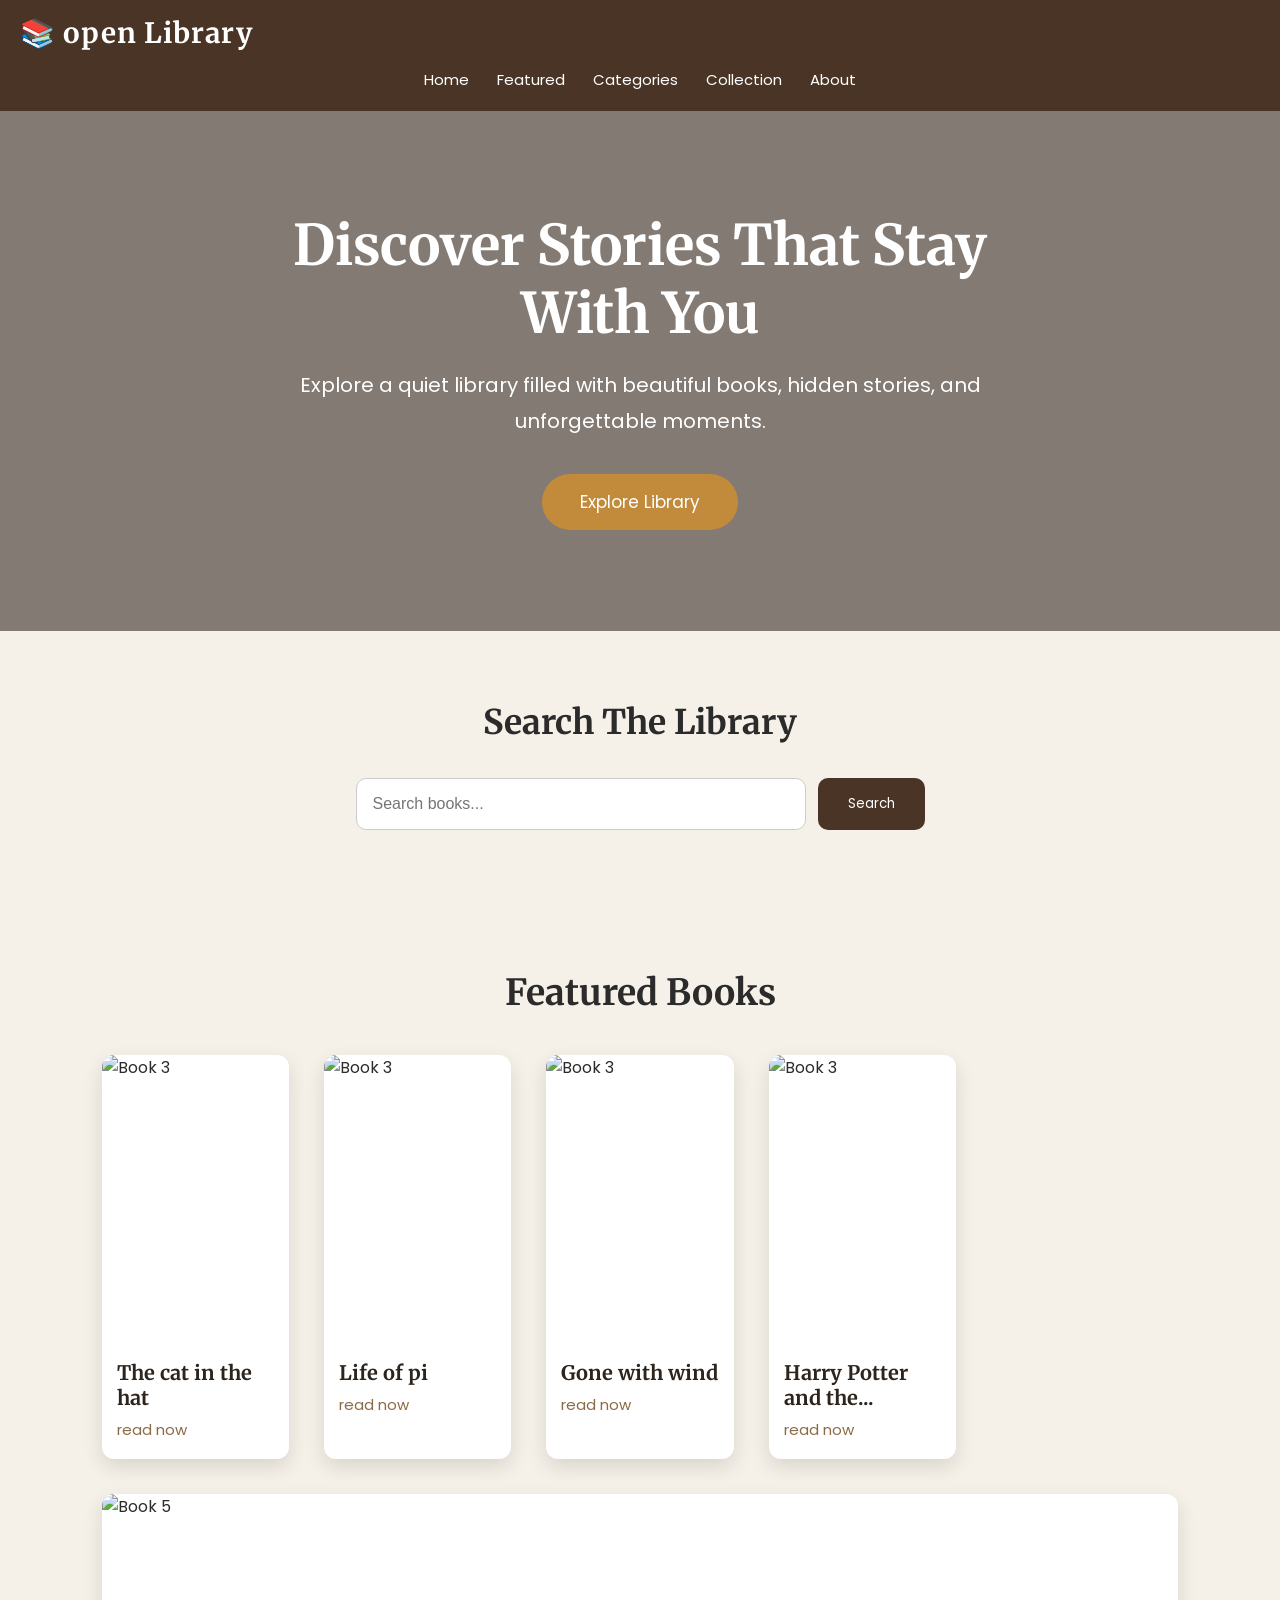
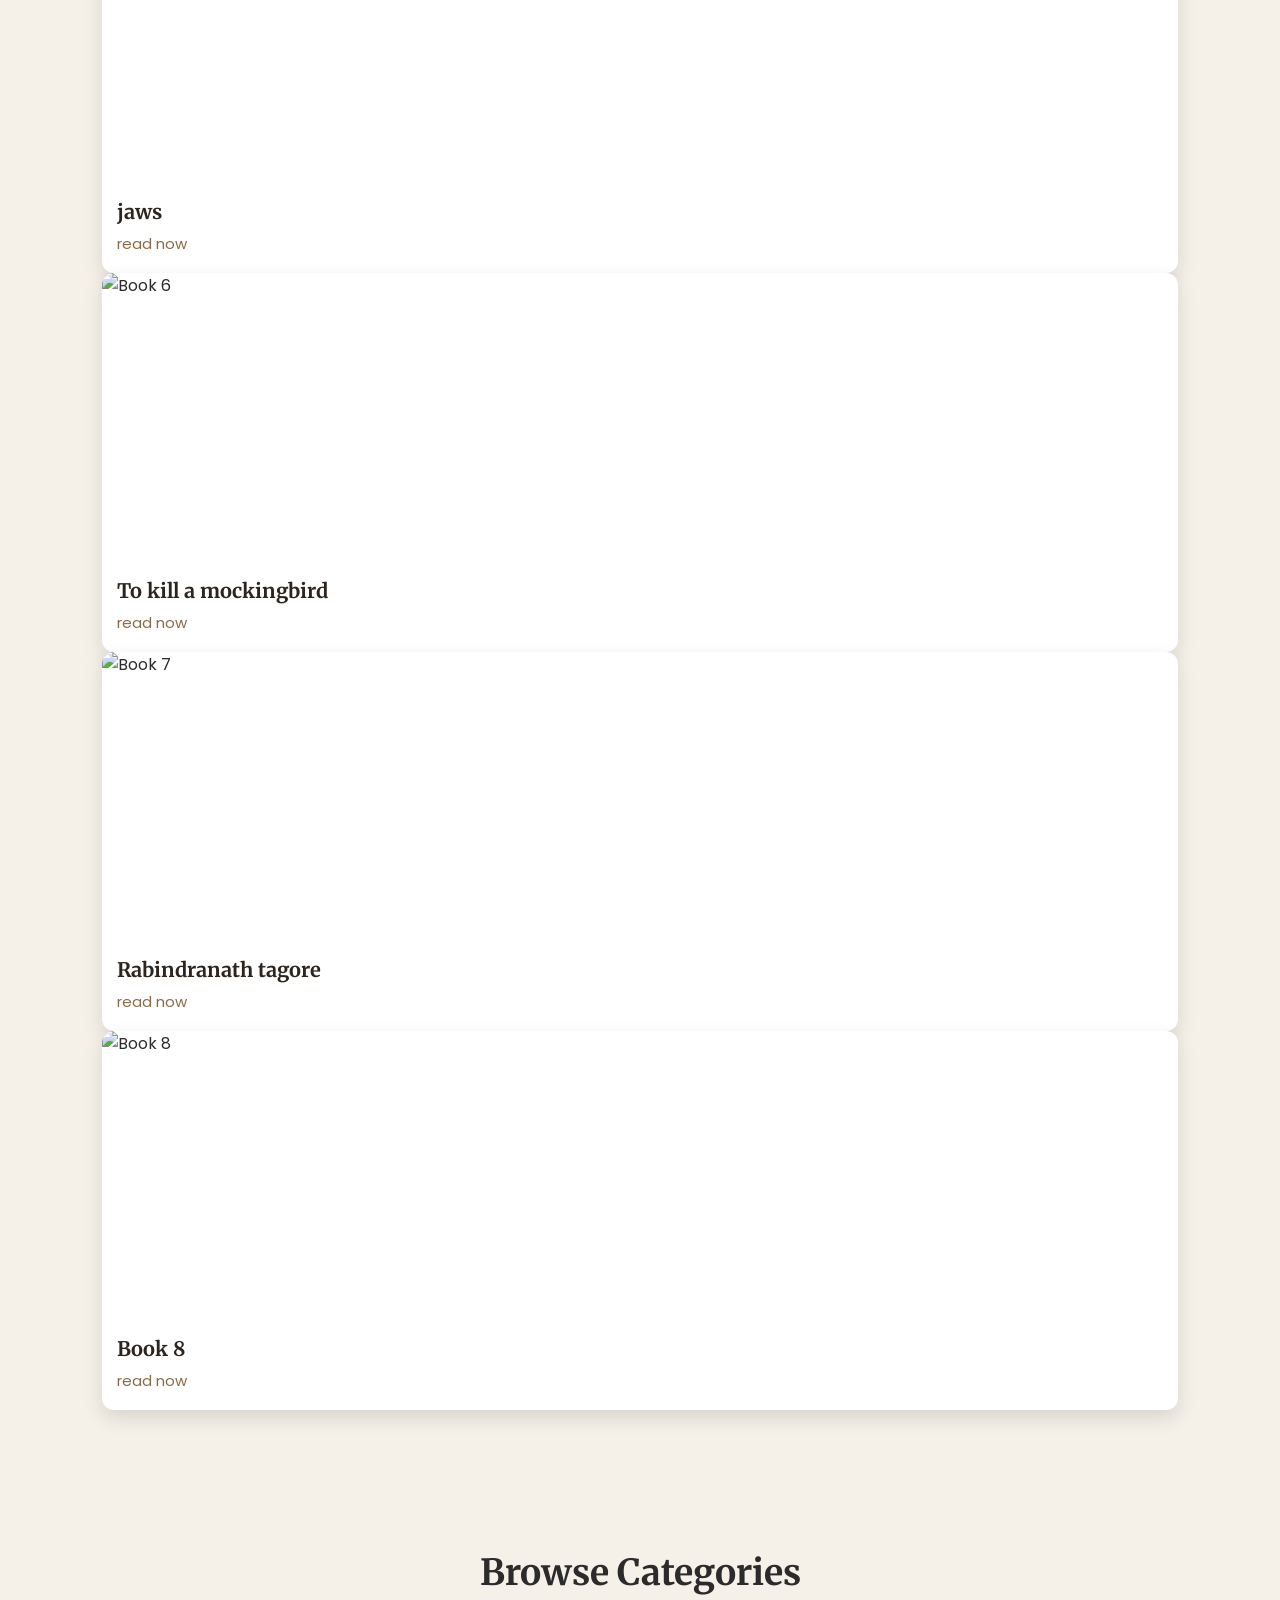
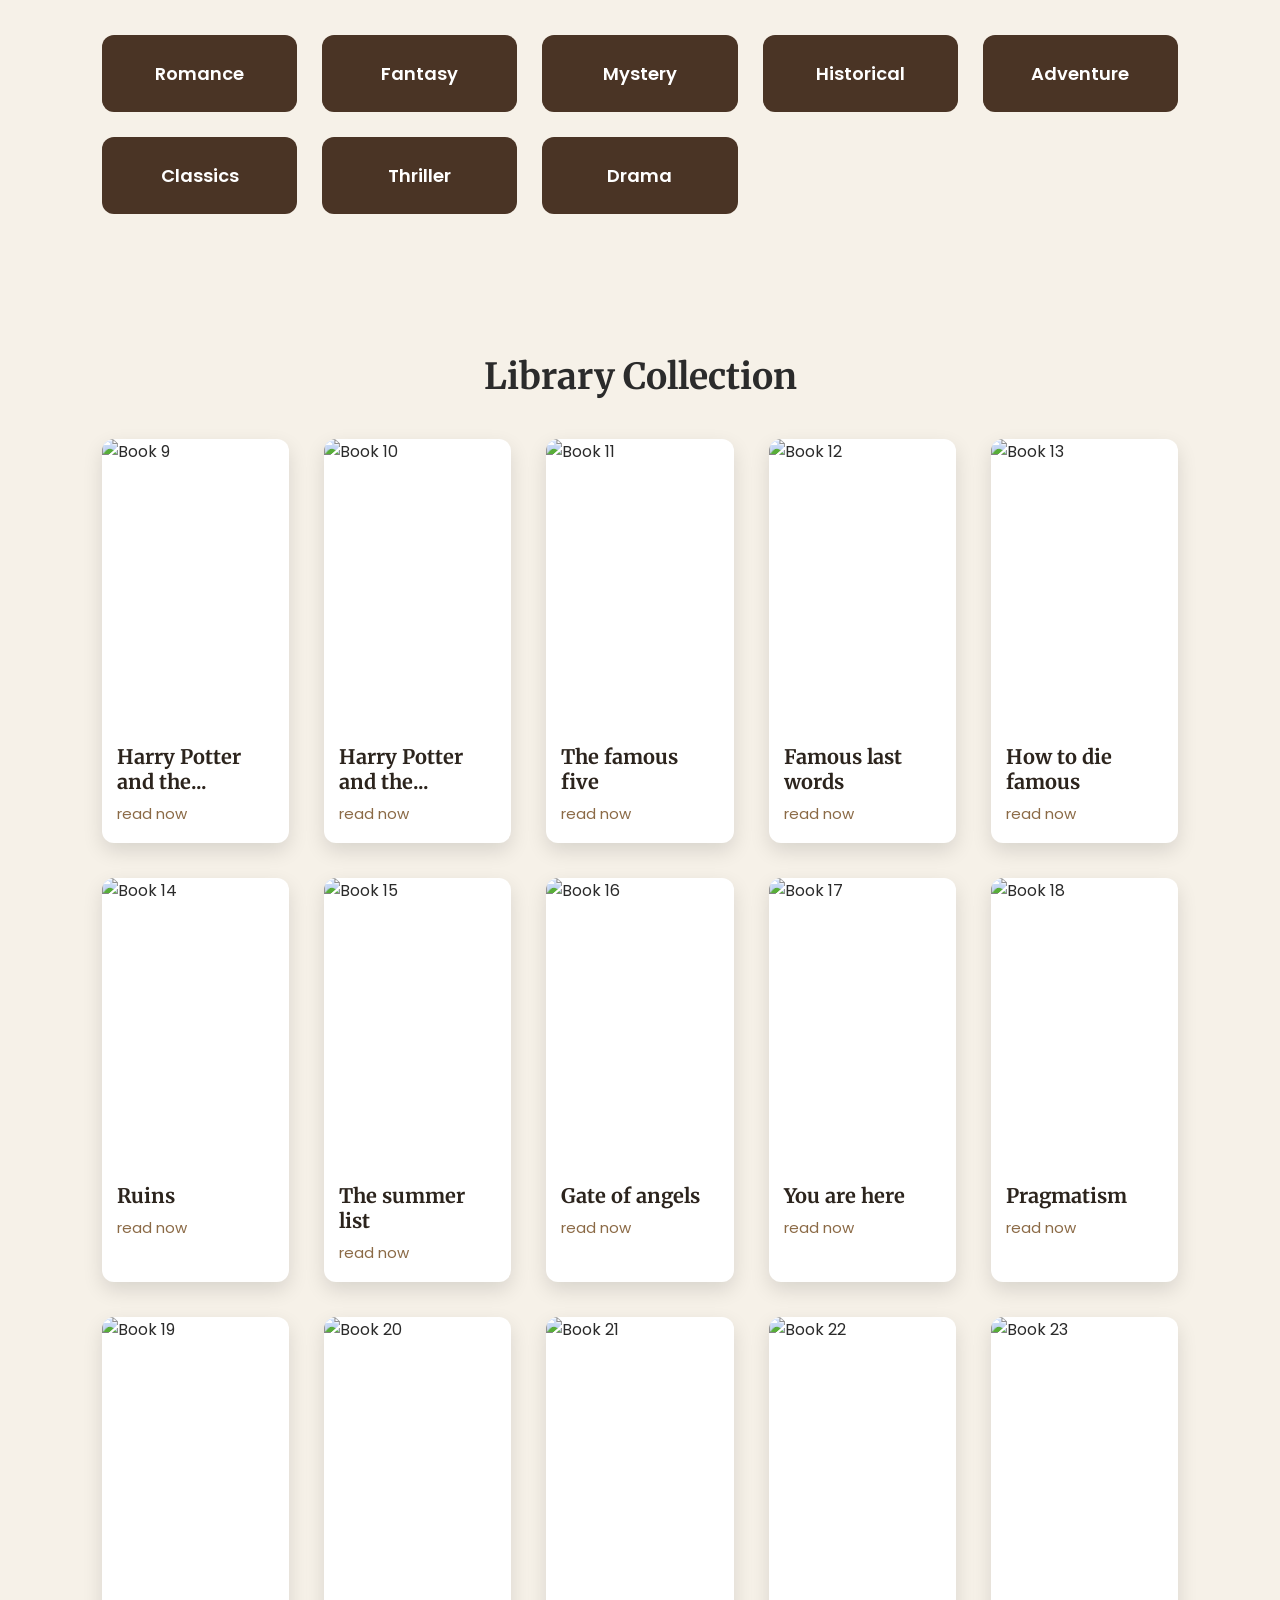
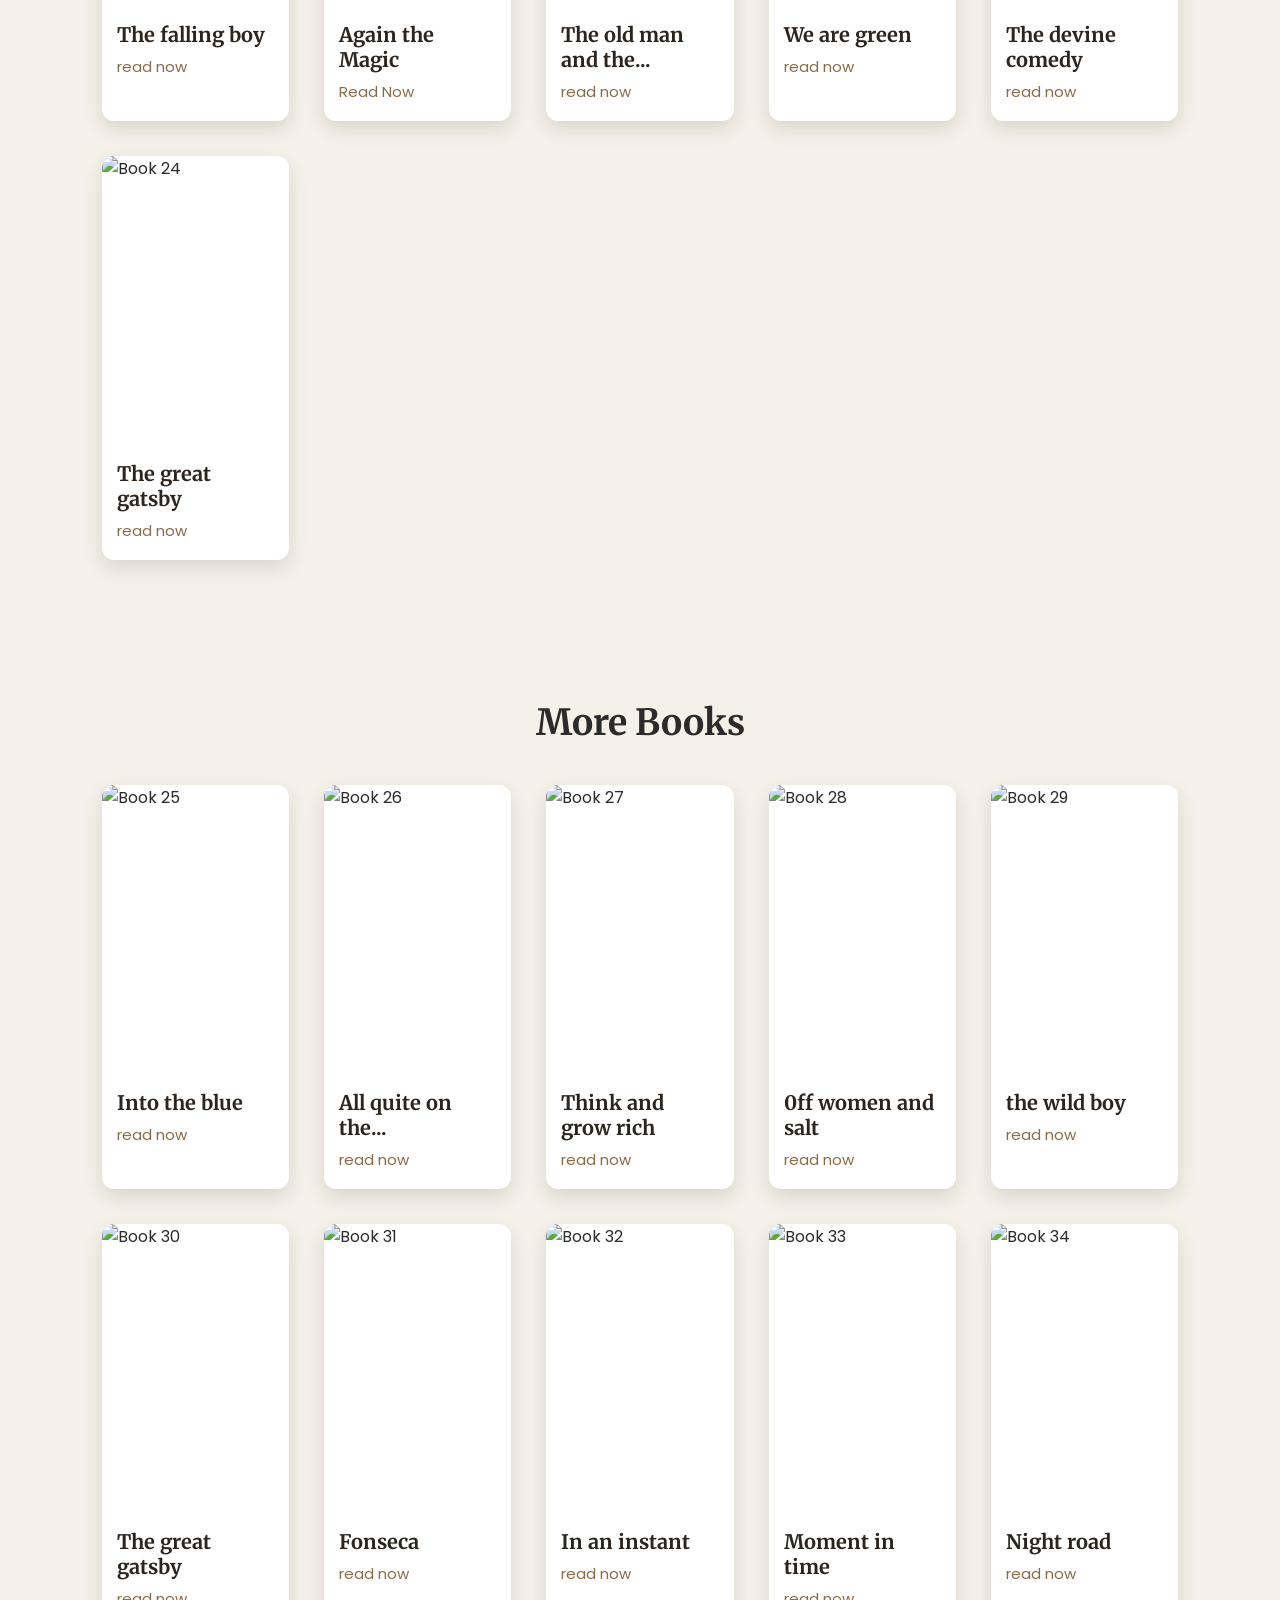
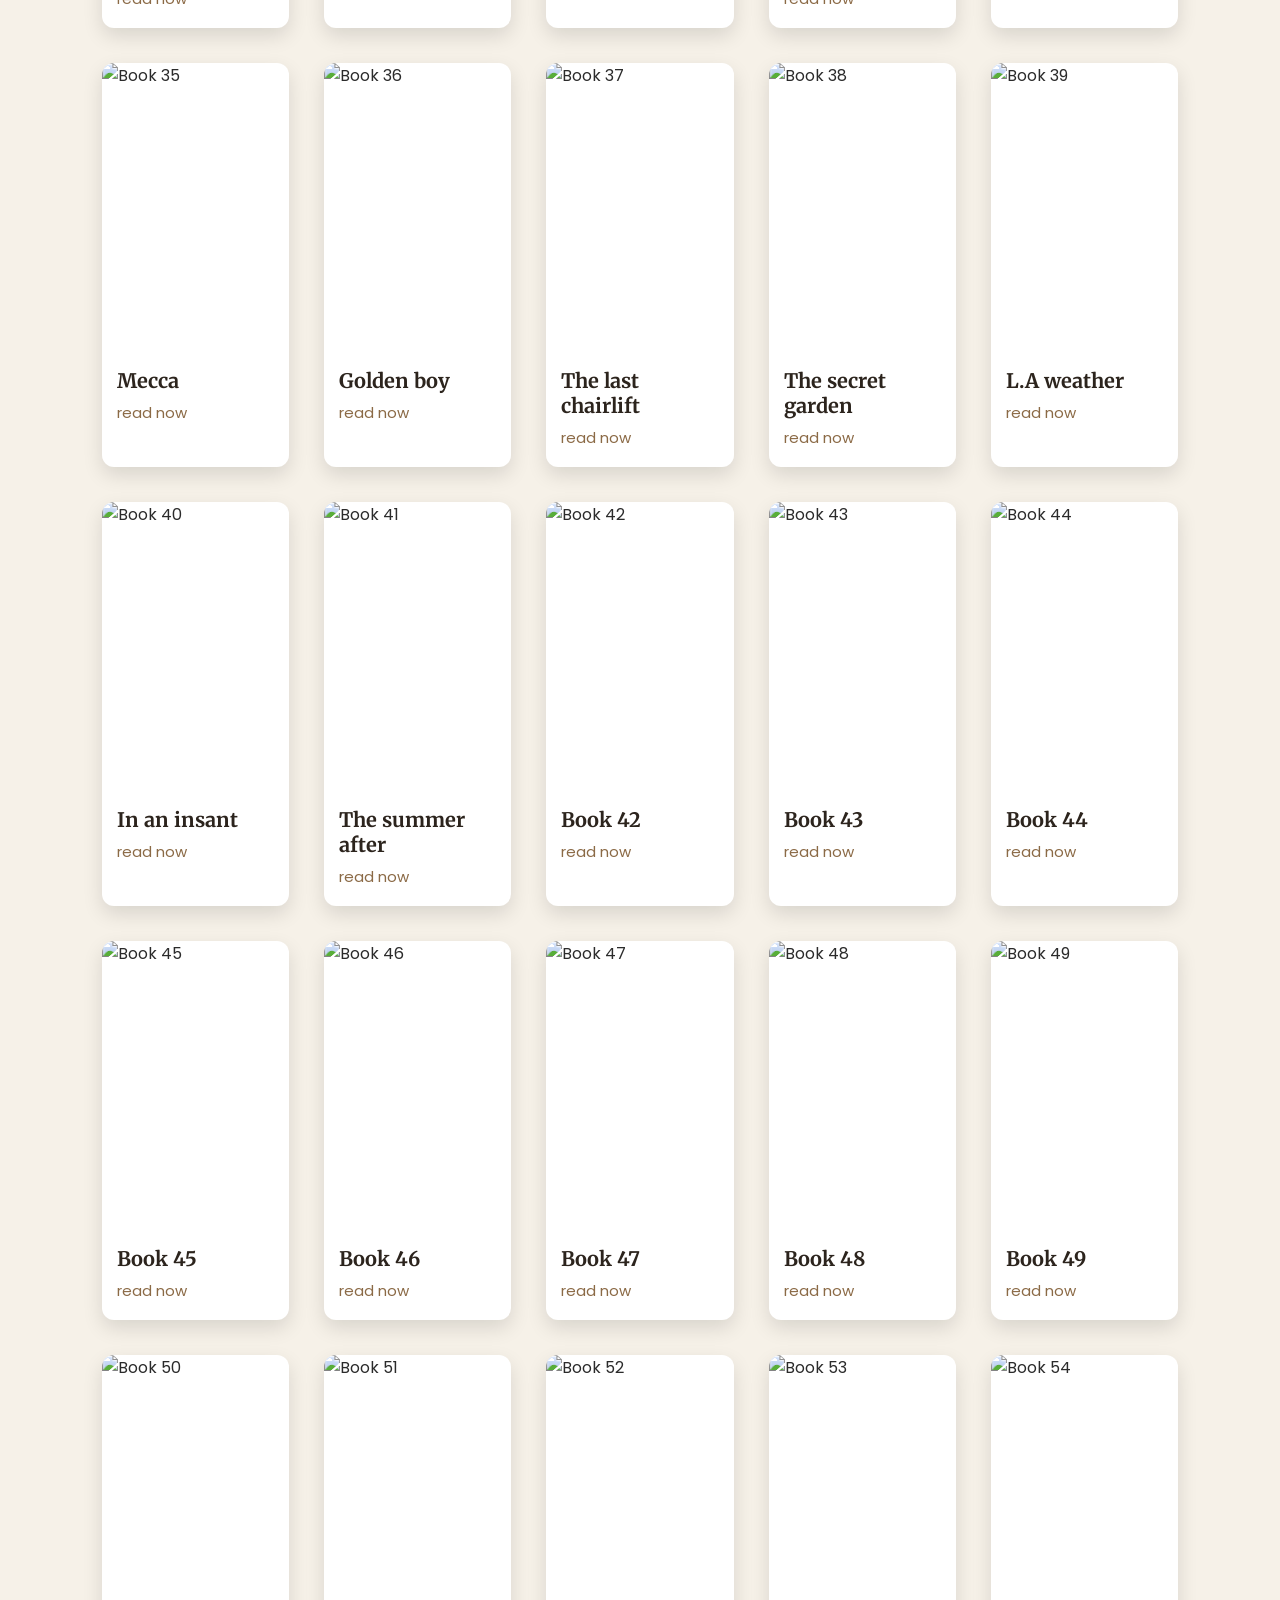
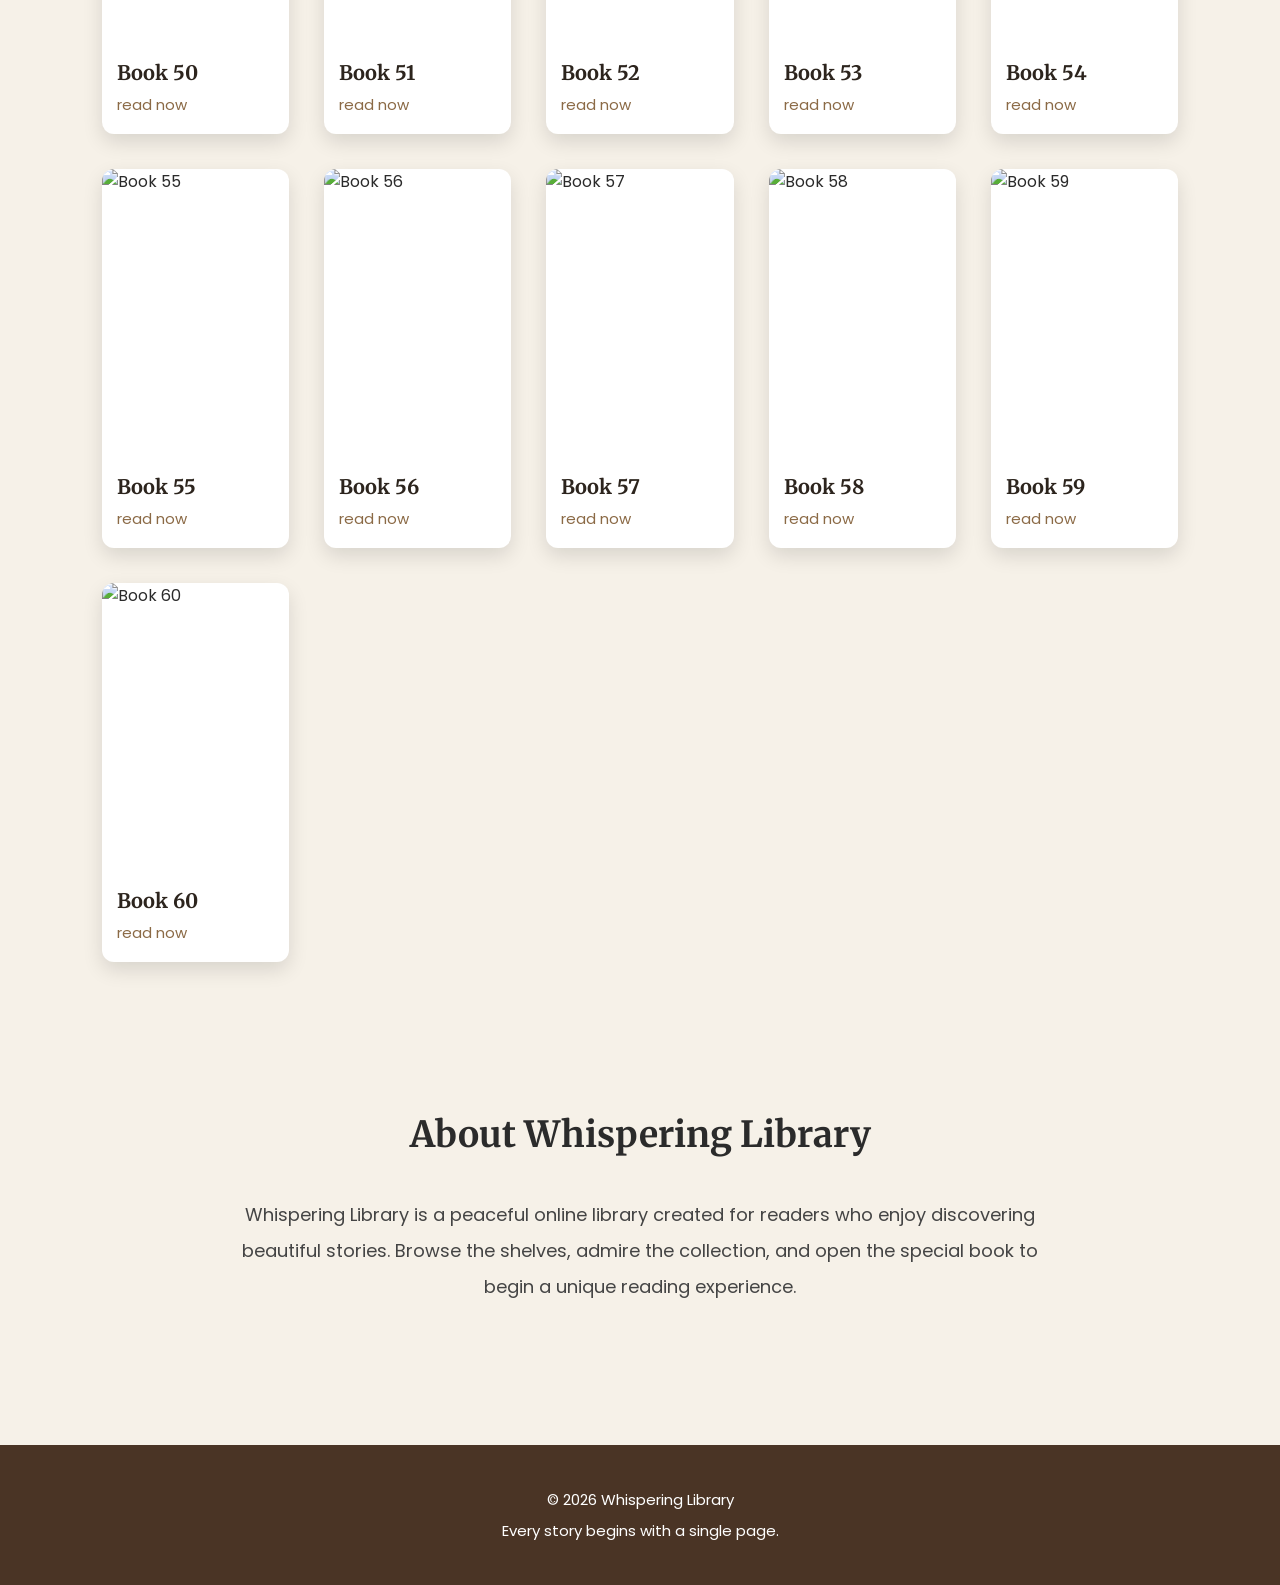
==== index.html @ a2be0eb3 "Add files via upload" ====
<!DOCTYPE html>
<html lang="en">

<head>

    <meta charset="UTF-8">
    <meta name="viewport" content="width=device-width, initial-scale=1.0">

    <title>open Library</title>

    <link rel="stylesheet" href="style.css">

    <link href="https://fonts.googleapis.com/css2?family=Merriweather:wght@300;400;700&family=Poppins:wght@300;400;500;600&display=swap" rel="stylesheet">

</head>

<body>

<!-- ========================= -->
<!-- HEADER -->
<!-- ========================= -->

<header class="header">

    <div class="logo">
        📚 open Library
    </div>

    <nav class="navbar">

        <a href="#">Home</a>
        <a href="#featured">Featured</a>
        <a href="#categories">Categories</a>
        <a href="#collection">Collection</a>
        <a href="#about">About</a>

    </nav>

</header>

<!-- ========================= -->
<!-- HERO -->
<!-- ========================= -->

<section class="hero">

    <div class="hero-content">

        <h1>
            Discover Stories That Stay With You
        </h1>

        <p>
            Explore a quiet library filled with beautiful books,
            hidden stories, and unforgettable moments.
        </p>

        <button id="exploreBtn">
            Explore Library
        </button>

    </div>

</section>

<!-- ========================= -->
<!-- SEARCH -->
<!-- ========================= -->

<section class="search-section">

    <h2>
        Search The Library
    </h2>

    <div class="search-box">

        <input
            type="text"
            id="searchInput"
            placeholder="Search books..."
        >

        <button id="searchBtn">
            Search
        </button>

    </div>

</section>

<!-- ========================= -->
<!-- FEATURED BOOKS -->
<!-- ========================= -->

<section id="featured" class="featured-section">

    <h2 class="section-title">
        Featured Books
    </h2>

    <div class="book-grid">

        <a href="book1.html" class="book-card">
    <img src="images/book1.png" alt="Book 3">
    <h3>The cat in the hat</h3>
    <p>read now</p>
</a>

       <a href="book2.html" class="book-card">
    <img src="images/book13.png" alt="Book 3">
    <h3>Life of pi</h3>
    <p>read now</p>
</a>

        <div class="book-card">
            <img src="images/book4.png" alt="Book 3">
            <h3>Gone with wind</h3>
            <p>read now</p>
        </div>

        <a href="book3.html" class="book-card">
    <img src="images/book3.png" alt="Book 3">
    <h3>Harry Potter and the...</h3>
    <p>read now</p>
</a>
            <h3></h3>
            <p></p>
        </div>

        <div class="book-card">
            <img src="images/book5.png" alt="Book 5">
            <h3>jaws</h3>
            <p>read now</p>
        </div>

        <div class="book-card">
            <img src="images/book6.png" alt="Book 6">
            <h3>To kill a mockingbird</h3>
            <p>read now</p>
        </div>

        <div class="book-card">
            <img src="images/book7.png" alt="Book 7">
            <h3>Rabindranath tagore</h3>
            <p>read now</p>
        </div>

        <div class="book-card">
            <img src="images/book8.png" alt="Book 8">
            <h3>Book 8</h3>
            <p>read now</p>
        </div>

    </div>

</section>

<!-- ========================= -->
<!-- CATEGORIES -->
<!-- ========================= -->

<section id="categories" class="categories">

    <h2 class="section-title">
        Browse Categories
    </h2>

    <div class="category-grid">

        <div class="category-card">Romance</div>
        <div class="category-card">Fantasy</div>
        <div class="category-card">Mystery</div>
        <div class="category-card">Historical</div>
        <div class="category-card">Adventure</div>
        <div class="category-card">Classics</div>
        <div class="category-card">Thriller</div>
        <div class="category-card">Drama</div>

    </div>

</section>

<!-- ========================= -->
<!-- LIBRARY COLLECTION -->
<!-- ========================= -->

<section id="collection" class="featured-section">

    <h2 class="section-title">
        Library Collection
    </h2>

    <div class="book-grid">

        <!-- BOOK 9 -->

        <a href="book9.html" class="book-card">
            <img src="images/book9.png" alt="Book 9">
            <h3>Harry Potter and the...</h3>
            <p>read now</p>
        </a>

        <!-- BOOK 10 -->

        <a href="book10.html" class="book-card">
            <img src="images/book10.png" alt="Book 10">
            <h3>Harry Potter and the...</h3>
            <p>read now</p>
        </a>

        <!-- BOOK 11 -->

        <a href="book11.html" class="book-card">
            <img src="images/book11.png" alt="Book 11">
            <h3>The famous five</h3>
            <p>read now</p>
        </a>

        <!-- BOOK 12 -->

        <a href="book12.html" class="book-card">
            <img src="images/book12.png" alt="Book 12">
            <h3>Famous last words</h3>
            <p>read now</p>
        </a>

        <!-- BOOK 13 -->

        <a href="book13.html" class="book-card">
            <img src="images/book2.png" alt="Book 13">
            <h3>How to die famous</h3>
            <p>read now</p>
        </a>

        <!-- BOOK 14 -->

        <a href="book14.html" class="book-card">
            <img src="images/book14.png" alt="Book 14">
            <h3>Ruins</h3>
            <p>read now</p>
        </a>

        <!-- BOOK 15 -->

        <a href="book15.html" class="book-card">
            <img src="images/book38.png" alt="Book 15">
            <h3>The summer list</h3>
            <p>read now</p>
        </a>

        <!-- BOOK 16 -->

        <a href="book16.html" class="book-card">
            <img src="images/book16.png" alt="Book 16">
            <h3>Gate of angels</h3>
            <p>read now</p>
        </a>

        <!-- BOOK 17 -->

        <a href="book17.html" class="book-card">
            <img src="images/book17.png" alt="Book 17">
            <h3>You are here</h3>
            <p>read now</p>
        </a>

        <!-- BOOK 18 -->

        <a href="book18.html" class="book-card">
            <img src="images/book18.png" alt="Book 18">
            <h3>Pragmatism</h3>
            <p>read now</p>
        </a>

        <!-- BOOK 19 -->

        <a href="book19.html" class="book-card">
            <img src="images/book19.png" alt="Book 19">
            <h3>The falling boy</h3>
            <p>read now</p>
        </a>

        <!-- BOOK 20 (SPECIAL BOOK) -->

        <a href="reader.html" class="book-card special-book">

            <img src="images/book20.png" alt="Book 20">

            <h3>Again the Magic</h3>

            <p>Read Now</p>

        </a>

        <!-- BOOK 21 -->

        <a href="book21.html" class="book-card">
            <img src="images/book21.png" alt="Book 21">
            <h3>The old man and the...</h3>
            <p>read now</p>
        </a>

        <!-- BOOK 22 -->

        <a href="book22.html" class="book-card">
            <img src="images/book22.png" alt="Book 22">
            <h3>We are green</h3>
            <p>read now</p>
        </a>

        <!-- BOOK 23 -->

        <a href="book23.html" class="book-card">
            <img src="images/book23.png" alt="Book 23">
            <h3>The devine comedy</h3>
            <p>read now</p>
        </a>

        <!-- BOOK 24 -->

        <a href="book24.html" class="book-card">
            <img src="images/book24.png" alt="Book 24">
            <h3>The great gatsby</h3>
            <p>read now</p>
        </a>

    </div>

</section>


<!-- ========================= -->
<!-- MORE BOOKS -->
<!-- ========================= -->

<section class="featured-section">

    <h2 class="section-title">
        More Books
    </h2>

    <div class="book-grid">

        <!-- Books 25 - 60 -->

        <a href="book25.html" class="book-card"><img src="images/book25.png" alt="Book 25"><h3>Into the blue</h3><p>read now</p></a>
        <a href="book26.html" class="book-card"><img src="images/book26.png" alt="Book 26"><h3>All quite on the...</h3><p>read now</p></a>
        <a href="book27.html" class="book-card"><img src="images/book27.png" alt="Book 27"><h3>Think and grow rich</h3><p>read now</p></a>
        <a href="book28.html" class="book-card"><img src="images/book28.png" alt="Book 28"><h3>0ff women and salt</h3><p>read now</p></a>
        <a href="book29.html" class="book-card"><img src="images/book29.png" alt="Book 29"><h3>the wild boy</h3><p>read now</p></a>
        <a href="book30.html" class="book-card"><img src="images/book30.png" alt="Book 30"><h3>The great gatsby</h3><p>read now</p></a>

        <a href="book31.html" class="book-card"><img src="images/book31.png" alt="Book 31"><h3>Fonseca</h3><p>read now</p></a>
        <a href="book32.html" class="book-card"><img src="images/book32.png" alt="Book 32"><h3>In an instant</h3><p>read now</p></a>
        <a href="book33.html" class="book-card"><img src="images/book33.png" alt="Book 33"><h3>Moment in time</h3><p>read now</p></a>
        <a href="book34.html" class="book-card"><img src="images/book34.png" alt="Book 34"><h3>Night road</h3><p>read now</p></a>
        <a href="book35.html" class="book-card"><img src="images/book35.png" alt="Book 35"><h3>Mecca</h3><p>read now</p></a>
        <a href="book36.html" class="book-card"><img src="images/book36.png" alt="Book 36"><h3>Golden boy</h3><p>read now</p></a>

        <a href="book37.html" class="book-card"><img src="images/book37.png" alt="Book 37"><h3>The last chairlift</h3></h3><p>read now</p></a>
        <a href="book38.html" class="book-card"><img src="images/book15.png" alt="Book 38"><h3>The secret garden</h3><p>read now</p></a>
        <a href="book39.html" class="book-card"><img src="images/book39.png" alt="Book 39"><h3>L.A weather </h3><p>read now</p></a>
        <a href="book40.html" class="book-card"><img src="images/book40.png" alt="Book 40"><h3>In an insant</h3><p>read now</p></a>

        <a href="book41.html" class="book-card"><img src="images/book41.png" alt="Book 41"><h3>The summer after</h3><p>read now</p></a>
        <a href="book42.html" class="book-card"><img src="images/book42.png" alt="Book 42"><h3>Book 42</h3><p>read now</p></a>
        <a href="book43.html" class="book-card"><img src="images/book43.png" alt="Book 43"><h3>Book 43</h3><p>read now</p></a>
        <a href="book44.html" class="book-card"><img src="images/book44.png" alt="Book 44"><h3>Book 44</h3><p>read now</p></a>

        <a href="book45.html" class="book-card"><img src="images/book45.png" alt="Book 45"><h3>Book 45</h3><p>read now</p></a>
        <a href="book46.html" class="book-card"><img src="images/book46.png" alt="Book 46"><h3>Book 46</h3><p>read now</p></a>
        <a href="book47.html" class="book-card"><img src="images/book47.png" alt="Book 47"><h3>Book 47</h3><p>read now</p></a>
        <a href="book48.html" class="book-card"><img src="images/book48.png" alt="Book 48"><h3>Book 48</h3><p>read now</p></a>

        <a href="book49.html" class="book-card"><img src="images/book49.png" alt="Book 49"><h3>Book 49</h3><p>read now</p></a>
        <a href="book50.html" class="book-card"><img src="images/book50.png" alt="Book 50"><h3>Book 50</h3><p>read now</p></a>
        <a href="book51.html" class="book-card"><img src="images/book51.png" alt="Book 51"><h3>Book 51</h3><p>read now</p></a>
        <a href="book52.html" class="book-card"><img src="images/book52.png" alt="Book 52"><h3>Book 52</h3><p>read now</p></a>

        <a href="book53.html" class="book-card"><img src="images/book53.png" alt="Book 53"><h3>Book 53</h3><p>read now</p></a>
        <a href="book54.html" class="book-card"><img src="images/book54.png" alt="Book 54"><h3>Book 54</h3><p>read now</p></a>
        <a href="book55.html" class="book-card"><img src="images/book55.png" alt="Book 55"><h3>Book 55</h3><p>read now</p></a>
        <a href="book56.html" class="book-card"><img src="images/book56.png" alt="Book 56"><h3>Book 56</h3><p>read now</p></a>

        <a href="book57.html" class="book-card"><img src="images/book57.png" alt="Book 57"><h3>Book 57</h3><p>read now</p></a>
        <a href="book58.html" class="book-card"><img src="images/book58.png" alt="Book 58"><h3>Book 58</h3><p>read now</p></a>
        <a href="book59.html" class="book-card"><img src="images/book59.png" alt="Book 59"><h3>Book 59</h3><p>read now</p></a>
        <a href="book60.html" class="book-card"><img src="images/book60.png" alt="Book 60"><h3>Book 60</h3><p>read now</p></a>

    </div>

</section>

<!-- ========================= -->
<!-- ABOUT -->
<!-- ========================= -->

<section id="about" class="about-section">

    <h2 class="section-title">
        About Whispering Library
    </h2>

    <p>
        Whispering Library is a peaceful online library created for readers
        who enjoy discovering beautiful stories. Browse the shelves, admire
        the collection, and open the special book to begin a unique reading
        experience.
    </p>

</section>

<!-- ========================= -->
<!-- FOOTER -->
<!-- ========================= -->

<footer class="footer">

    <p>© 2026 Whispering Library</p>

    <p>Every story begins with a single page.</p>

</footer>

<!-- Back To Top Button -->

<button id="topButton" title="Back to Top">
    ↑
</button>

<!-- Loading Screen -->

<div id="loadingScreen">
    <div class="loader"></div>
</div>

<script src="script.js"></script>

</body>
</html>
---- style.css ----
/* ==========================================
   WHISPERING LIBRARY
   STYLE.CSS - PART 1
========================================== */

/* RESET */

*{
    margin:0;
    padding:0;
    box-sizing:border-box;
}

html{
    scroll-behavior:smooth;
}

body{

    background:#f6f1e8;

    color:#2b2b2b;

    font-family:'Poppins',sans-serif;

    overflow-x:hidden;

}

/* ==========================================
   LINKS
========================================== */

a{

    text-decoration:none;

    color:inherit;

}

/* ==========================================
   IMAGES
========================================== */

img{

    width:100%;

    display:block;

}

/* ==========================================
   HEADER
========================================== */

.header{

    position:sticky;
    top:0;
    z-index:999;

    background:#4a3425;

    color:white;

    display:flex;

    justify-content:space-between;

    align-items:center;

    padding:15px 20px;

    flex-wrap:wrap;

}

.logo{

    font-size:28px;

    font-family:'Merriweather',serif;

    font-weight:bold;

    letter-spacing:1px;

}

/* ==========================================
   NAVIGATION
========================================== */

.navbar{

    display:flex;

    justify-content:center;

    align-items:center;

    gap:18px;

    flex-wrap:wrap;

    width:100%;

    margin-top:12px;

}

.navbar a{

    font-size:15px;

    padding:5px;

    white-space:nowrap;

}

.navbar a:hover{

    color:#f5d58a;

}

.navbar a::after{

    content:"";

    position:absolute;

    left:0;

    bottom:-6px;

    width:0;

    height:2px;

    background:#f5d58a;

    transition:.3s;

}

.navbar a:hover::after{

    width:100%;

}

/* ==========================================
   HERO
========================================== */

.hero{

    min-height:520px;

    display:flex;

    align-items:center;

    justify-content:center;

    text-align:center;

    padding:60px 20px;

    background:linear-gradient(rgba(35,25,20,.55),rgba(35,25,20,.55)),
    url("images/library-bg.jpg");

    background-size:cover;

    background-position:center;

}

.hero-content{

    max-width:800px;

    color:white;

}

.hero-content h1{

    font-size:56px;

    margin-bottom:20px;

    font-family:'Merriweather',serif;

    line-height:1.2;

}

.hero-content p{

    font-size:20px;

    line-height:1.8;

    margin-bottom:35px;

}

/* ==========================================
   BUTTONS
========================================== */

button{

    cursor:pointer;

    border:none;

    outline:none;

    font-family:'Poppins',sans-serif;

}

#exploreBtn{

    background:#c18b3b;

    color:white;

    padding:15px 38px;

    border-radius:40px;

    font-size:17px;

    transition:.3s;

}

#exploreBtn:hover{

    background:#9e6b28;

    transform:translateY(-2px);

}

/* ==========================================
   SEARCH
========================================== */

.search-section{

    padding:70px 20px;

    text-align:center;

}

.search-section h2{

    font-size:34px;

    margin-bottom:35px;

    font-family:'Merriweather',serif;

}

.search-box{

    display:flex;

    justify-content:center;

    gap:12px;

    flex-wrap:wrap;

}

#searchInput{

    width:450px;

    max-width:90%;

    padding:16px;

    border:1px solid #ccc;

    border-radius:10px;

    font-size:16px;

}

#searchBtn{

    padding:16px 30px;

    background:#4a3425;

    color:white;

    border-radius:10px;

    transition:.3s;

}

#searchBtn:hover{

    background:#2d2018;

}

/* ==========================================
   COMMON SECTION TITLE
========================================== */

.section-title{

    text-align:center;

    font-size:36px;

    font-family:'Merriweather',serif;

    margin-bottom:40px;

}


/* ==========================================
   FEATURED SECTIONS
========================================== */

.featured-section{

    padding:70px 8%;

}

/* ==========================================
   BOOK GRID
========================================== */

.book-grid{

    display:grid;

    grid-template-columns:repeat(auto-fit,minmax(180px,1fr));

    gap:35px;

}

/* ==========================================
   BOOK CARD
========================================== */

.book-card{

    background:#ffffff;

    border-radius:12px;

    overflow:hidden;

    box-shadow:0 8px 20px rgba(0,0,0,.12);

    transition:.35s;

    cursor:pointer;

}

.book-card:hover{

    transform:translateY(-8px);

    box-shadow:0 15px 35px rgba(0,0,0,.20);

}

/* ==========================================
   BOOK COVER
========================================== */

.book-card img{

    width:100%;

    height:290px;

    object-fit:cover;

}

/* ==========================================
   BOOK TITLE
========================================== */

.book-card h3{

    font-family:'Merriweather',serif;

    font-size:20px;

    padding:15px 15px 8px;

    color:#2c241d;

}

/* ==========================================
   BOOK STATUS
========================================== */

.book-card p{

    padding:0 15px 18px;

    color:#8b6a46;

    font-size:15px;

}

/* ==========================================
   BOOK 20 SPECIAL
========================================== */

.speccial-book{

    border:3px solid #c89b4f;

    position:relative;

}

.speccial-book::before{

    content:"★";

    position:absolute;

    top:10px;

    right:12px;

    background:#c89b4f;

    color:white;

    width:28px;

    height:28px;

    border-radius:50%;

    display:flex;

    align-items:center;

    justify-content:center;

    font-size:14px;

    z-index:5;

}

/* ==========================================
   CATEGORIES
========================================== */

.categories{

    padding:70px 8%;

}

.category-grid{

    display:grid;

    grid-template-columns:repeat(auto-fit,minmax(170px,1fr));

    gap:25px;

}

.category-card{

    background:#4a3425;

    color:white;

    padding:25px;

    border-radius:12px;

    text-align:center;

    font-size:18px;

    font-weight:600;

    transition:.3s;

}

.category-card:hover{

    background:#6a4a33;

    transform:translateY(-5px);

}

/* ==========================================
   ABOUT SECTION
========================================== */

.about-section{

    padding:80px 10%;

    text-align:center;

}

.about-section p{

    max-width:850px;

    margin:auto;

    line-height:2;

    font-size:18px;

    color:#444;

}



/* ==========================================
   FOOTER
========================================== */

.footer{

    background:#4a3425;

    color:#ffffff;

    text-align:center;

    padding:35px 20px;

    margin-top:60px;

}

.footer p{

    margin:8px 0;

    font-size:15px;

}

/* ==========================================
   BACK TO TOP BUTTON
========================================== */

#topButton{

    position:fixed;

    right:25px;

    bottom:25px;

    width:50px;

    height:50px;

    border:none;

    border-radius:50%;

    background:#4a3425;

    color:white;

    font-size:22px;

    cursor:pointer;

    display:none;

    transition:.3s;

    box-shadow:0 4px 10px rgba(0,0,0,.2);

}

#topButton:hover{

    background:#2e2118;

}

/* ==========================================
   LOADING SCREEN
========================================== */



@keyframes spin{

    from{

        transform:rotate(0deg);

    }

    to{

        transform:rotate(360deg);

    }

}

/* ==========================================
   MOBILE RESPONSIVE
========================================== */

@media(max-width:900px){

    .hero-content h1{

        font-size:42px;

    }

    .hero-content p{

        font-size:18px;

    }

    .book-grid{

        grid-template-columns:repeat(auto-fit,minmax(150px,1fr));

    }

}

@media(max-width:700px){

    .header{

        padding:15px;

    }

    .logo{

        width:100%;

        text-align:center;

        margin-bottom:10px;

    }

    .navbar{

        width:100%;

        justify-content:center;

        gap:15px;

    }

    .hero{

        min-height:420px;

    }

    .hero-content h1{

        font-size:34px;

    }

    .hero-content p{

        font-size:16px;

    }

    #searchInput{

        width:100%;

    }

    .search-box{

        flex-direction:column;

        align-items:center;

    }

}

@media(max-width:480px){

    .section-title{

        font-size:28px;

    }

    .book-grid{

        grid-template-columns:repeat(2,1fr);

        gap:20px;

    }

    .book-card img{

        height:220px;

    }

    .book-card h3{

        font-size:17px;

    }

    .book-card p{

        font-size:14px;

    }

}

.page-content #latestReply {
    font-size: inherit;
    font-family: inherit;
    line-height: inherit;
    color: inherit;
}
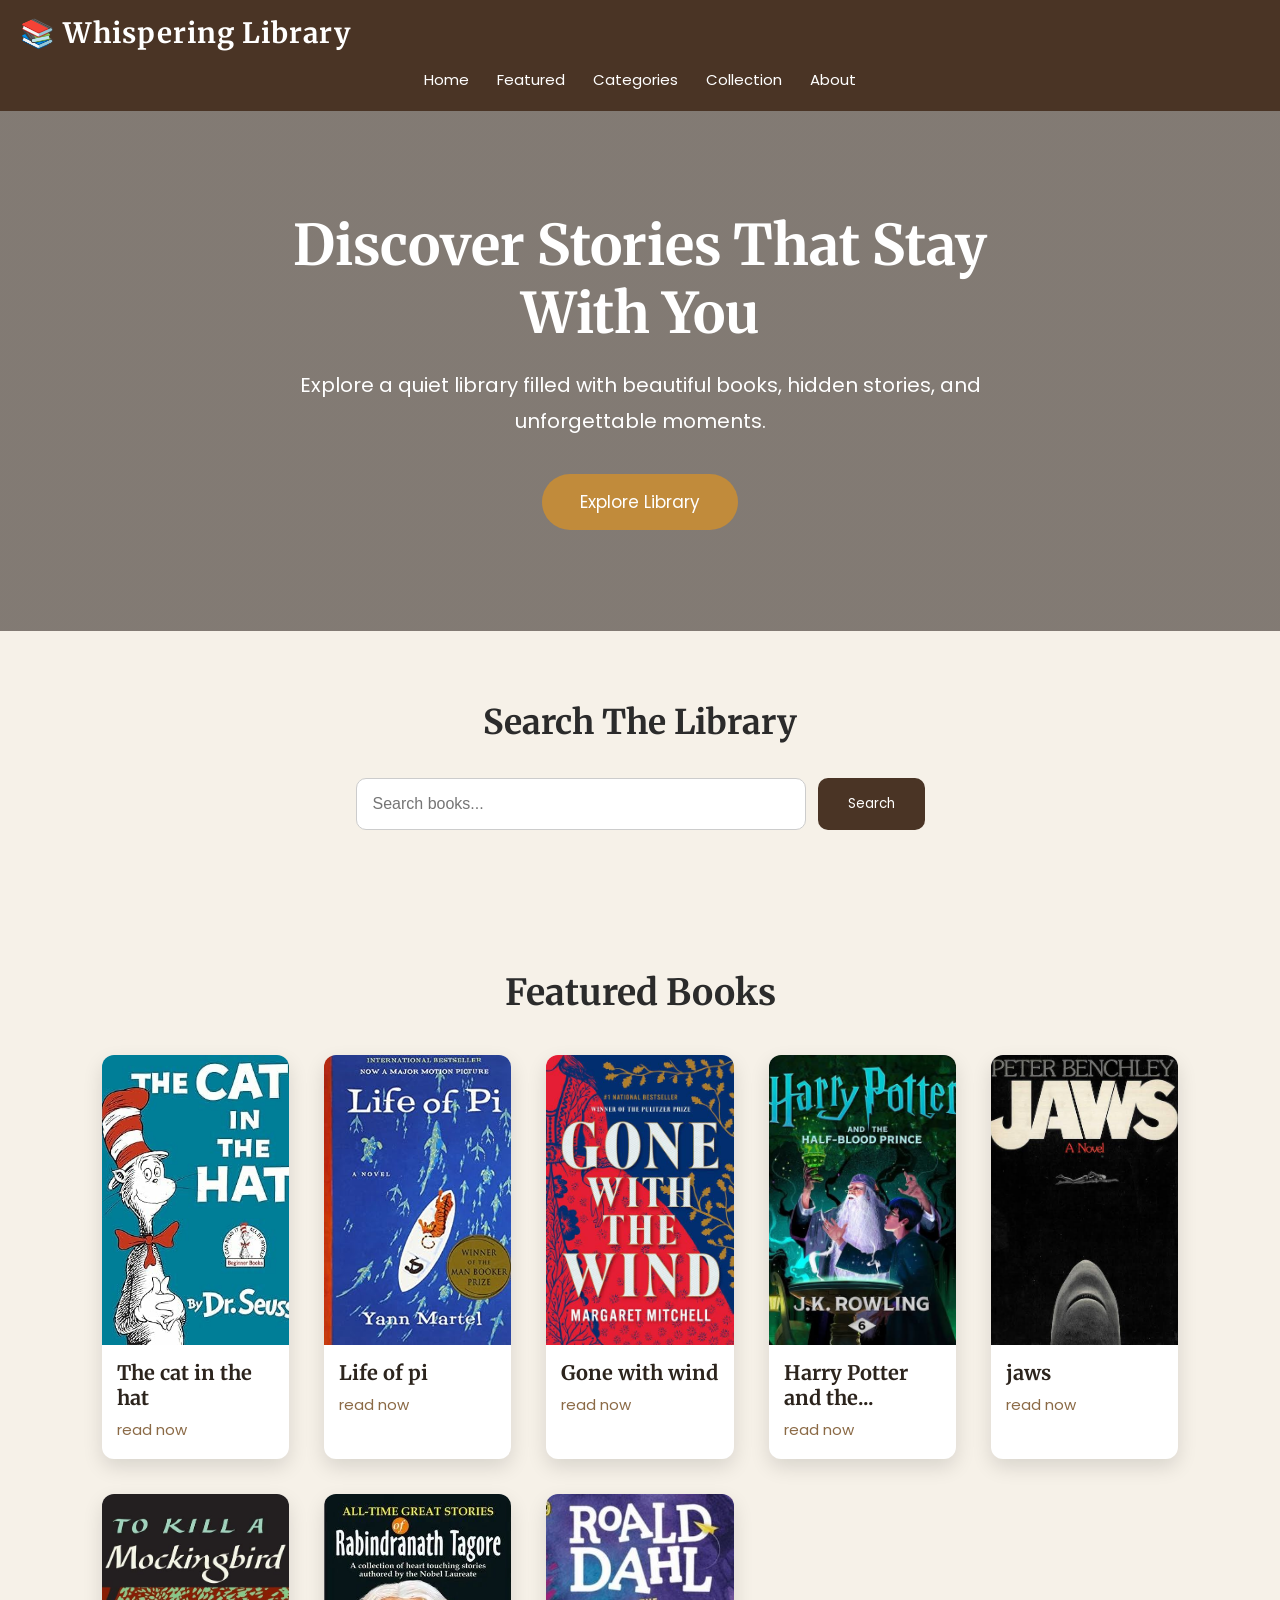
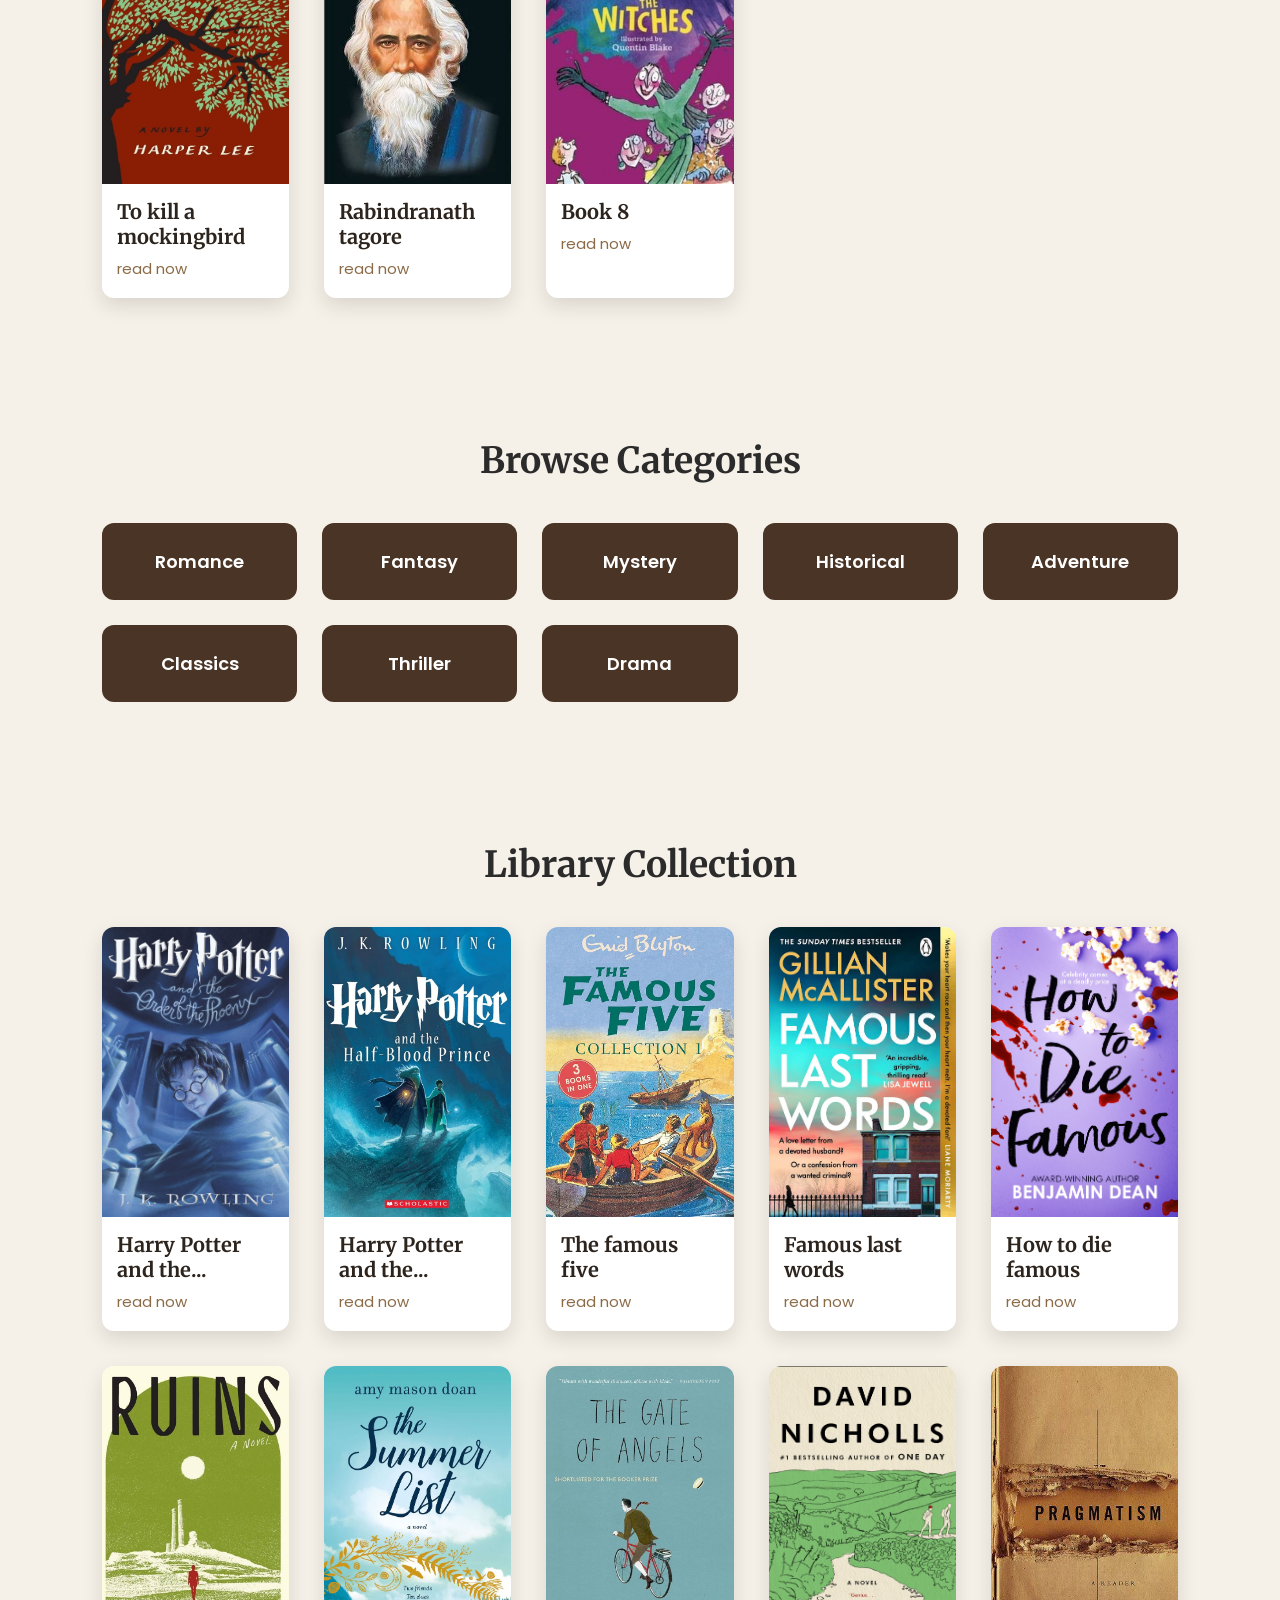
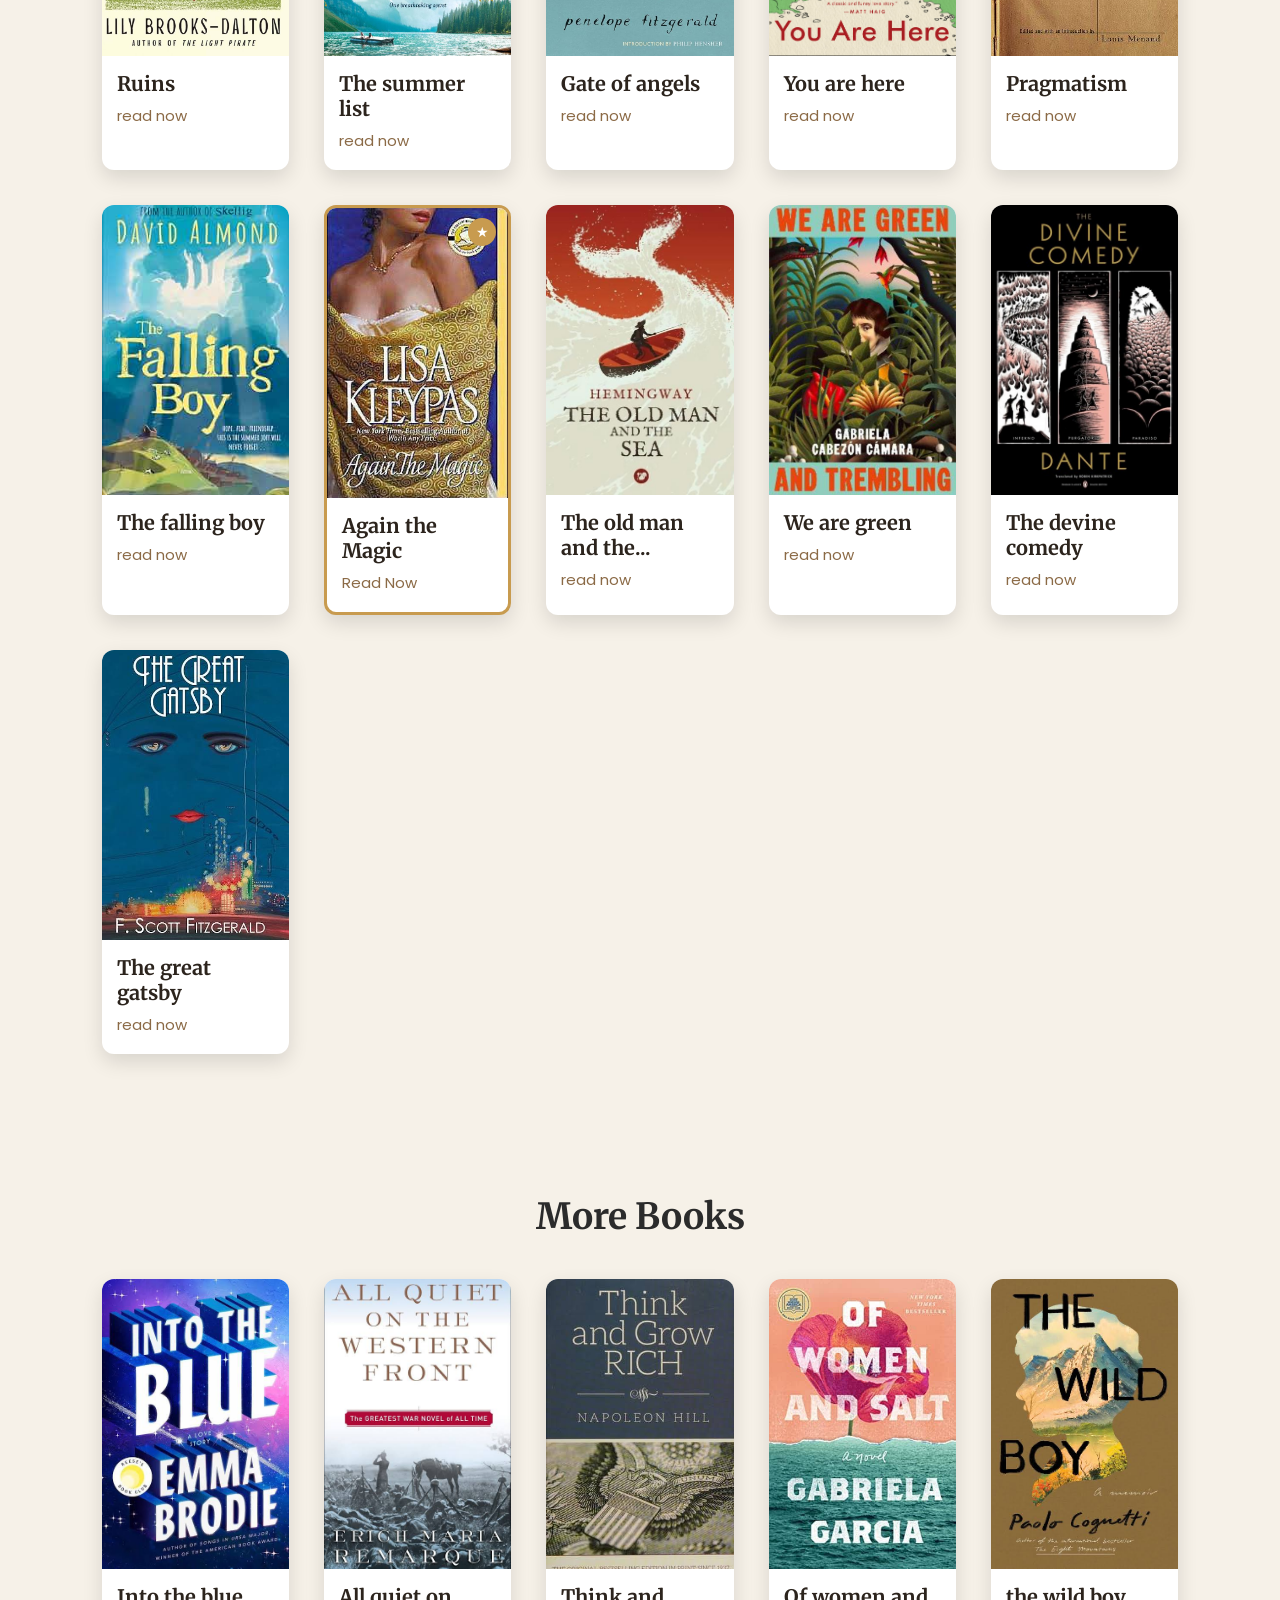
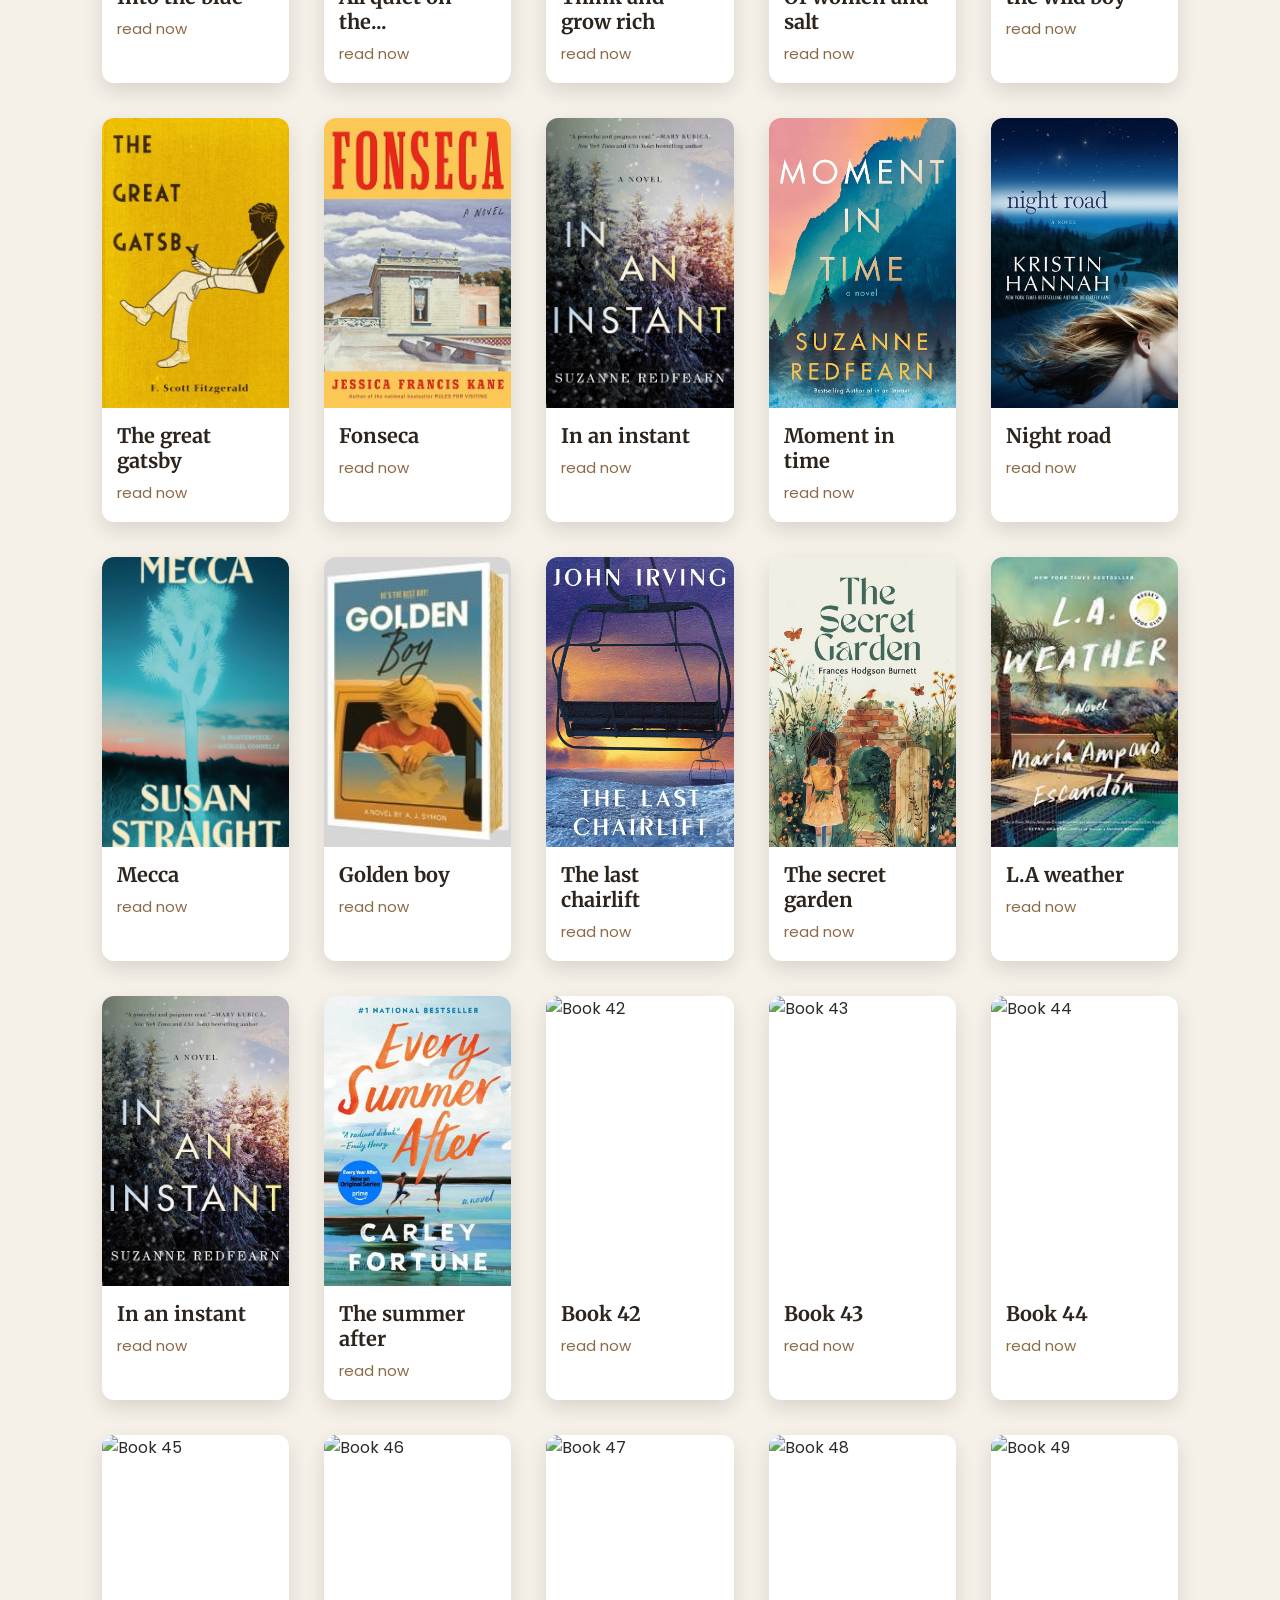
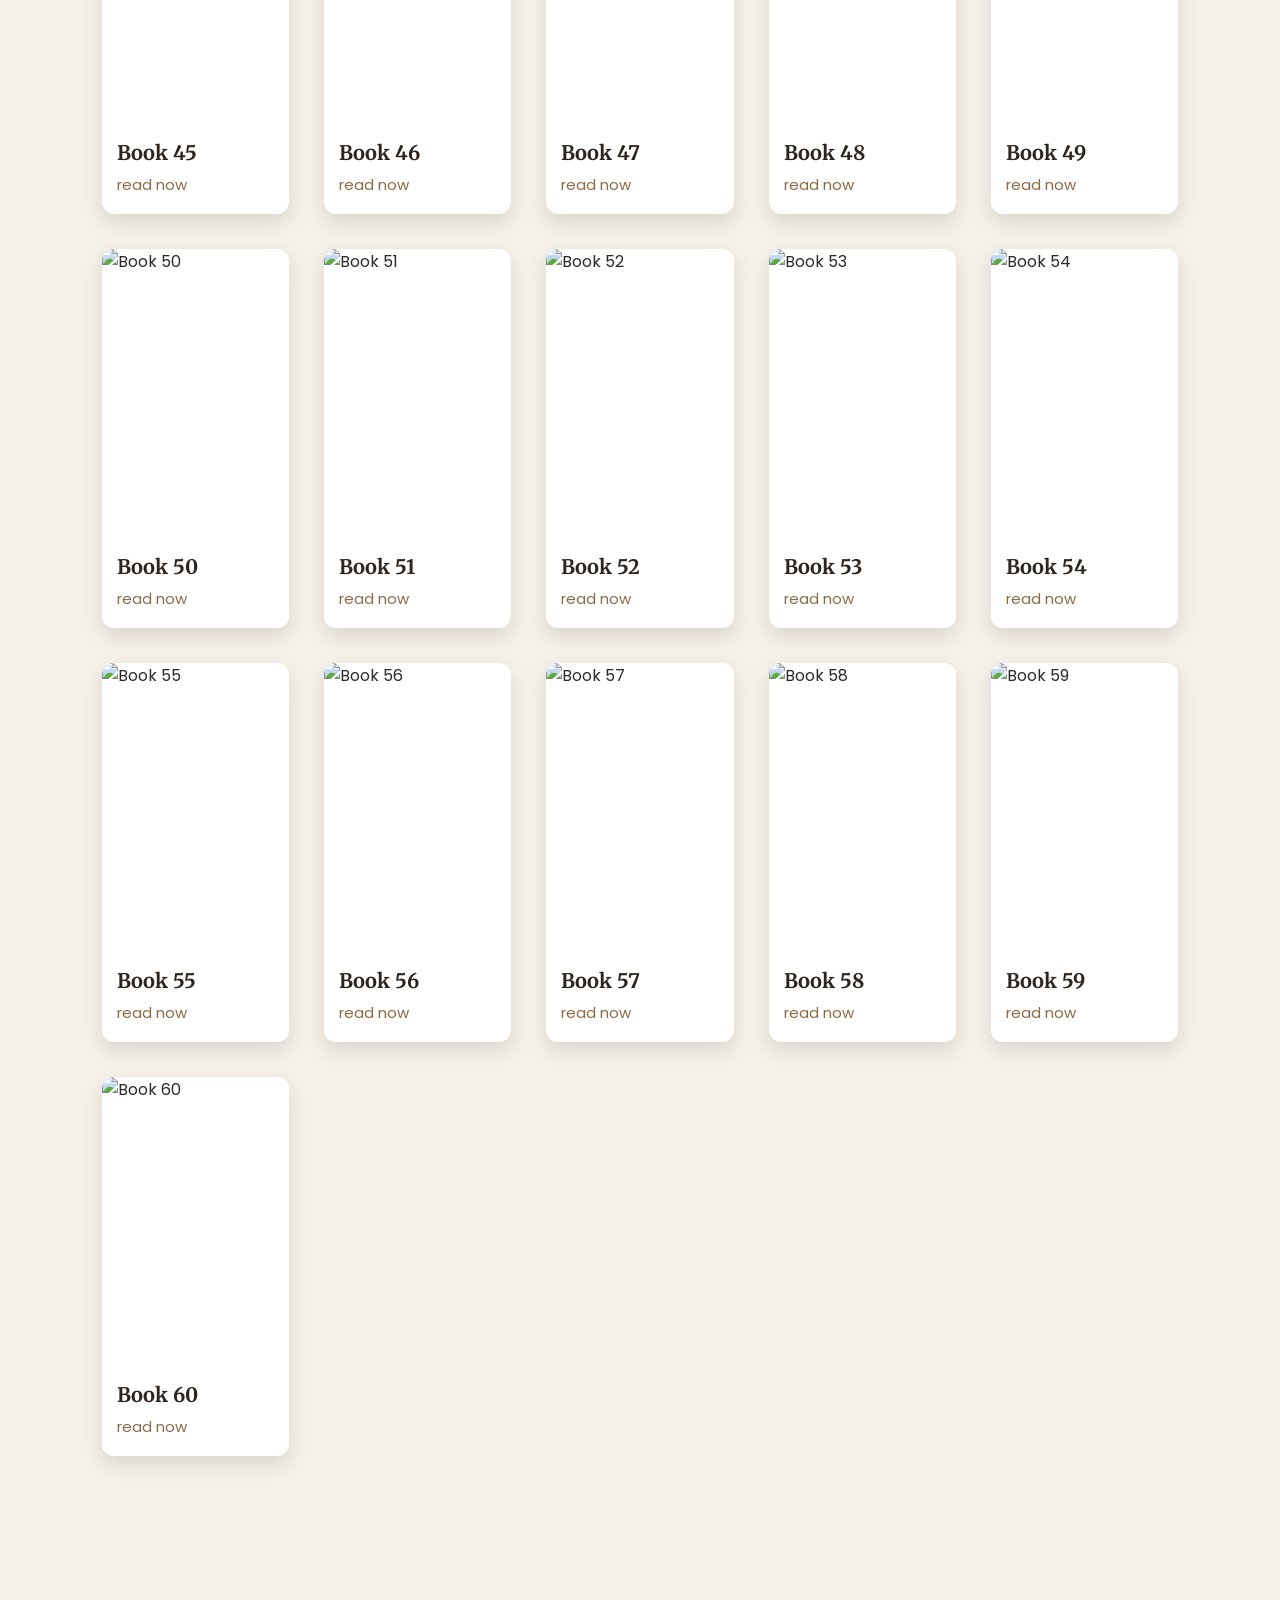
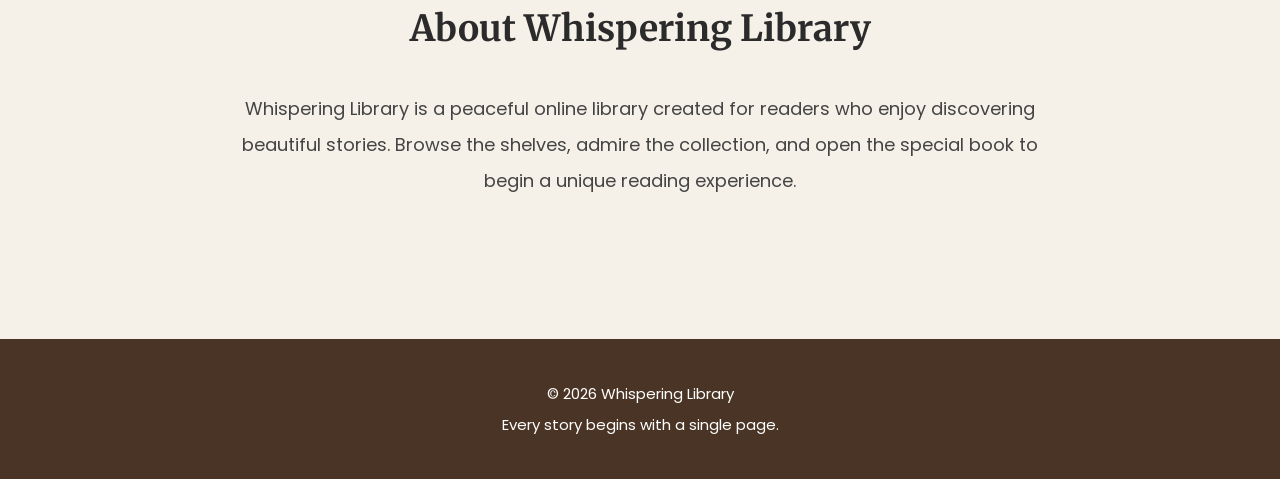
==== commit e6f3b49b: "Fix branding, HTML markup glitches, and CSS selector typo Co-authored-by: naeensiuu <199162570+naeen" ====
--- a/index.html
+++ b/index.html
@@ -6,7 +6,7 @@
     <meta charset="UTF-8">
     <meta name="viewport" content="width=device-width, initial-scale=1.0">
 
-    <title>open Library</title>
+    <title>Whispering Library</title>
 
     <link rel="stylesheet" href="style.css">
 
@@ -23,7 +23,7 @@
 <header class="header">
 
     <div class="logo">
-        📚 open Library
+        📚 Whispering Library
     </div>
 
     <nav class="navbar">
@@ -124,9 +124,6 @@
     <h3>Harry Potter and the...</h3>
     <p>read now</p>
 </a>
-            <h3></h3>
-            <p></p>
-        </div>
 
         <div class="book-card">
             <img src="images/book5.png" alt="Book 5">
@@ -345,9 +342,9 @@
         <!-- Books 25 - 60 -->
 
         <a href="book25.html" class="book-card"><img src="images/book25.png" alt="Book 25"><h3>Into the blue</h3><p>read now</p></a>
-        <a href="book26.html" class="book-card"><img src="images/book26.png" alt="Book 26"><h3>All quite on the...</h3><p>read now</p></a>
+        <a href="book26.html" class="book-card"><img src="images/book26.png" alt="Book 26"><h3>All quiet on the...</h3><p>read now</p></a>
         <a href="book27.html" class="book-card"><img src="images/book27.png" alt="Book 27"><h3>Think and grow rich</h3><p>read now</p></a>
-        <a href="book28.html" class="book-card"><img src="images/book28.png" alt="Book 28"><h3>0ff women and salt</h3><p>read now</p></a>
+        <a href="book28.html" class="book-card"><img src="images/book28.png" alt="Book 28"><h3>Of women and salt</h3><p>read now</p></a>
         <a href="book29.html" class="book-card"><img src="images/book29.png" alt="Book 29"><h3>the wild boy</h3><p>read now</p></a>
         <a href="book30.html" class="book-card"><img src="images/book30.png" alt="Book 30"><h3>The great gatsby</h3><p>read now</p></a>
 
@@ -358,10 +355,10 @@
         <a href="book35.html" class="book-card"><img src="images/book35.png" alt="Book 35"><h3>Mecca</h3><p>read now</p></a>
         <a href="book36.html" class="book-card"><img src="images/book36.png" alt="Book 36"><h3>Golden boy</h3><p>read now</p></a>
 
-        <a href="book37.html" class="book-card"><img src="images/book37.png" alt="Book 37"><h3>The last chairlift</h3></h3><p>read now</p></a>
+        <a href="book37.html" class="book-card"><img src="images/book37.png" alt="Book 37"><h3>The last chairlift</h3><p>read now</p></a>
         <a href="book38.html" class="book-card"><img src="images/book15.png" alt="Book 38"><h3>The secret garden</h3><p>read now</p></a>
         <a href="book39.html" class="book-card"><img src="images/book39.png" alt="Book 39"><h3>L.A weather </h3><p>read now</p></a>
-        <a href="book40.html" class="book-card"><img src="images/book40.png" alt="Book 40"><h3>In an insant</h3><p>read now</p></a>
+        <a href="book40.html" class="book-card"><img src="images/book40.png" alt="Book 40"><h3>In an instant</h3><p>read now</p></a>
 
         <a href="book41.html" class="book-card"><img src="images/book41.png" alt="Book 41"><h3>The summer after</h3><p>read now</p></a>
         <a href="book42.html" class="book-card"><img src="images/book42.png" alt="Book 42"><h3>Book 42</h3><p>read now</p></a>
--- a/style.css
+++ b/style.css
@@ -437,7 +437,7 @@
    BOOK 20 SPECIAL
 ========================================== */
 
-.speccial-book{
+.special-book{
 
     border:3px solid #c89b4f;
 
@@ -445,7 +445,7 @@
 
 }
 
-.speccial-book::before{
+.special-book::before{
 
     content:"★";
 
